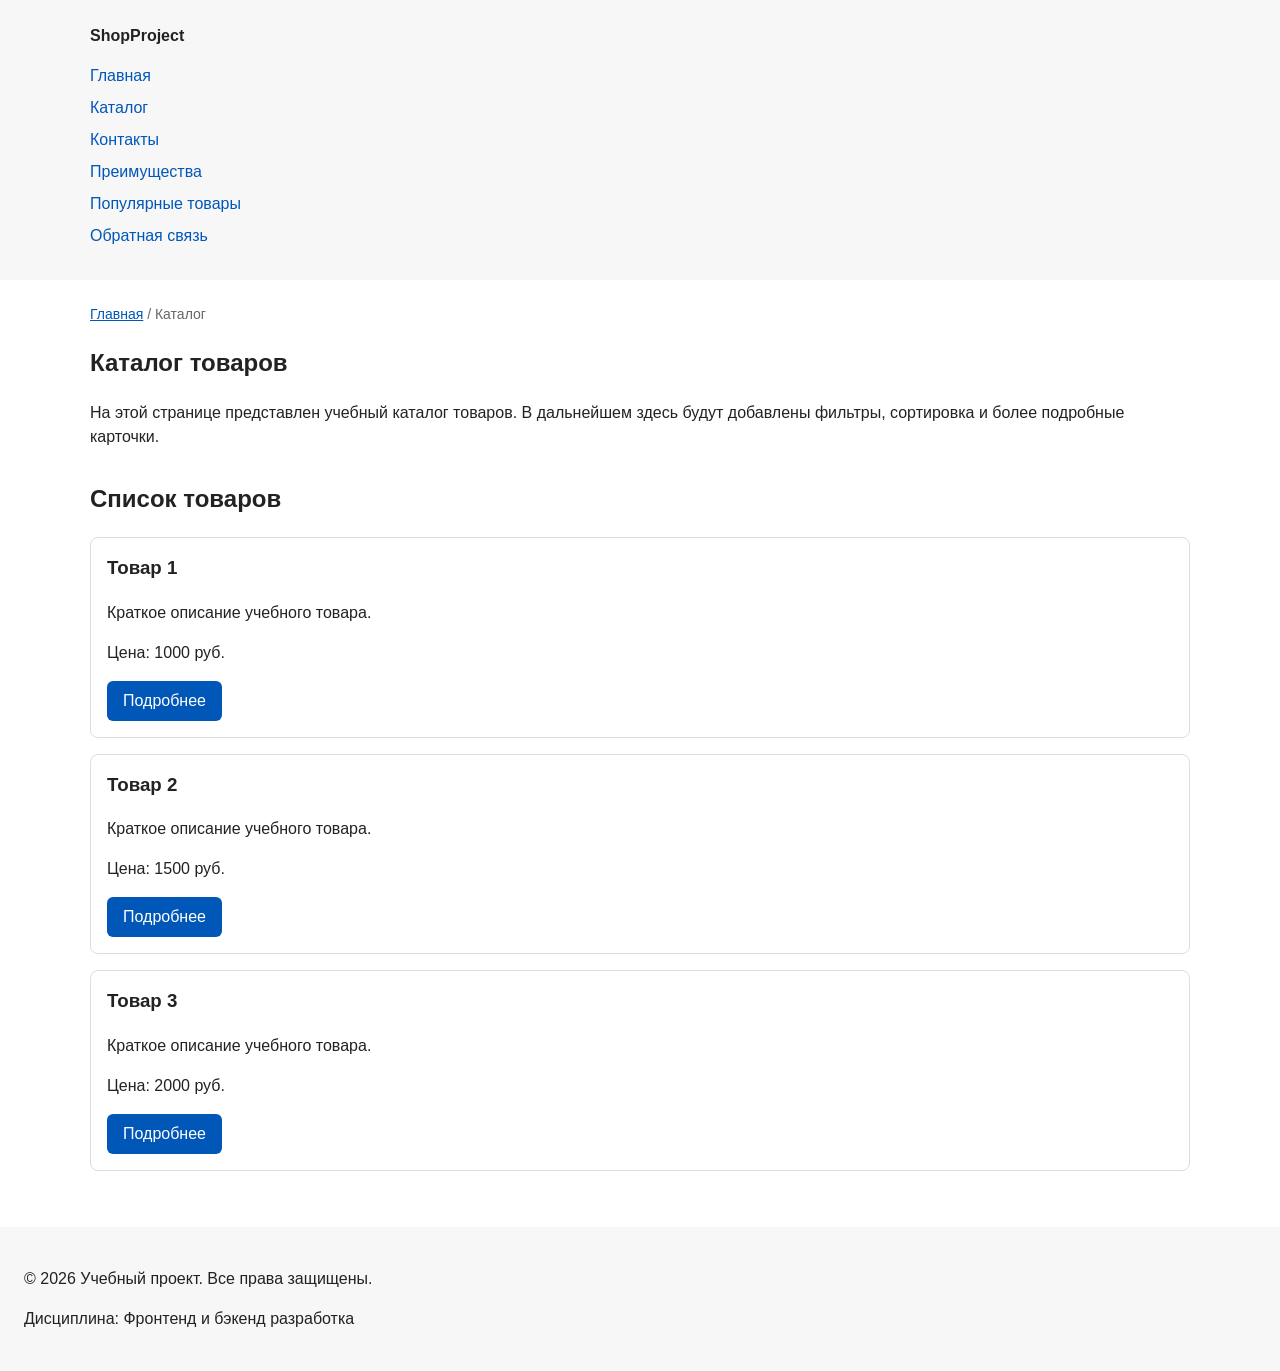
==== catalog.html @ 170eb6f3 "feat: add multi-page structure navigation and anchors" ====
<!DOCTYPE html>
<html lang="ru">
<head>
  <meta charset="UTF-8">
  <meta name="viewport" content="width=device-width, initial-scale=1.0">
  <meta name="description" content="Каталог товаров учебного интернет-магазина.">
  <title>Каталог товаров — Учебный интернет-магазин</title>
  <link rel="stylesheet" href="css/style.css">
</head>
<body>
  <header>
    <div class="site-header">
      <a class="site-logo" href="index.html">ShopProject</a>

      <nav class="site-nav" aria-label="Основная навигация">
        <ul class="site-nav__list">
          <li><a href="index.html">Главная</a></li>
          <li><a href="catalog.html">Каталог</a></li>
          <li><a href="contacts.html">Контакты</a></li>
          <li><a href="index.html#advantages">Преимущества</a></li>
          <li><a href="index.html#popular">Популярные товары</a></li>
          <li><a href="index.html#contacts">Обратная связь</a></li>
        </ul>
      </nav>
    </div>
  </header>

  <main>
    <nav class="breadcrumbs" aria-label="Хлебные крошки">
      <a href="index.html">Главная</a>
      <span>Каталог</span>
    </nav>

    <section class="section">
      <h1>Каталог товаров</h1>
      <p>
        На этой странице представлен учебный каталог товаров.
        В дальнейшем здесь будут добавлены фильтры, сортировка и более
        подробные карточки.
      </p>
    </section>

    <section class="section">
      <h2>Список товаров</h2>

      <article class="product-card">
        <h3>Товар 1</h3>
        <p>Краткое описание учебного товара.</p>
        <p>Цена: 1000 руб.</p>
        <a class="button" href="index.html#popular">Подробнее</a>
      </article>

      <article class="product-card">
        <h3>Товар 2</h3>
        <p>Краткое описание учебного товара.</p>
        <p>Цена: 1500 руб.</p>
        <a class="button" href="index.html#popular">Подробнее</a>
      </article>

      <article class="product-card">
        <h3>Товар 3</h3>
        <p>Краткое описание учебного товара.</p>
        <p>Цена: 2000 руб.</p>
        <a class="button" href="index.html#popular">Подробнее</a>
      </article>
    </section>
  </main>

  <footer>
    <p>&copy; 2026 Учебный проект. Все права защищены.</p>
    <p>Дисциплина: Фронтенд и бэкенд разработка</p>
  </footer>
</body>
</html>
---- css/style.css ----
/* ===============================
   1. Переменные проекта
   =============================== */

:root {
  /* Основные цвета проекта */
  --color-bg: #ffffff;
  --color-text: #222222;
  --color-muted: #666666;
  --color-primary: #0057b8;
  --color-primary-dark: #003f86;
  --color-border: #dddddd;
  --color-surface: #f7f7f7;
  --color-surface-accent: #eef5ff;
  --color-danger: #b00020;
  --color-success: #168a2f;
  --color-success-bg: #eefaf0;
  --color-white: #ffffff;

  /* Отступы */
  --space-xs: 4px;
  --space-sm: 8px;
  --space-md: 16px;
  --space-lg: 24px;
  --space-xl: 32px;

  /* Скругления */
  --radius-sm: 6px;
  --radius-md: 8px;
  --radius-lg: 12px;

  /* Размеры */
  --container-width: 1100px;
}

:target {
  outline: 2px dashed var(--color-primary);
  outline-offset: 4px;
}

/* ===============================
   2. Базовые стили
   =============================== */

* {
  box-sizing: border-box;
}

html {
  scroll-behavior: smooth;
}

body {
  margin: 0;
  font-family: Arial, sans-serif;
  line-height: 1.5;
  color: var(--color-text);
  background-color: var(--color-bg);
}

header,
main,
footer {
  padding: var(--space-lg);
}

header {
  background-color: var(--color-surface);
}

footer {
  background-color: var(--color-surface);
}

/* ===============================
   3. Общие элементы интерфейса
   =============================== */

a {
  color: var(--color-primary);
}

a:hover {
  color: var(--color-primary-dark);
}

a:focus-visible {
  outline: 2px solid var(--color-primary);
  outline-offset: 3px;
}

.button {
  display: inline-block;
  padding: var(--space-sm) var(--space-md);
  color: var(--color-white);
  background-color: var(--color-primary);
  text-decoration: none;
  border: none;
  border-radius: var(--radius-sm);
  cursor: pointer;
}

.button:hover {
  background-color: var(--color-primary-dark);
}

.button:focus-visible {
  outline: 2px solid var(--color-primary);
  outline-offset: 3px;
}

.button:disabled {
  opacity: 0.6;
  cursor: not-allowed;
}

.breadcrumbs {
  max-width: var(--container-width);
  margin: 0 auto var(--space-md);
  font-size: 14px;
  color: var(--color-muted);
}

.breadcrumbs a {
  color: var(--color-primary);
}

.breadcrumbs span::before {
  content: " / ";
  color: var(--color-muted);
}

/* ===============================
   4. Компоненты страницы
   =============================== */

.hero {
  max-width: var(--container-width);
  margin: 0 auto var(--space-xl);
  padding: var(--space-xl) var(--space-lg);
  background-color: var(--color-surface-accent);
  border-radius: var(--radius-lg);
}

.section {
  max-width: var(--container-width);
  margin: 0 auto var(--space-xl);
}

.section h2 {
  margin-top: 0;
}

.product-card {
  margin-bottom: var(--space-md);
  padding: var(--space-md);
  border: 1px solid var(--color-border);
  border-radius: var(--radius-md);
  background-color: var(--color-bg);
}

.product-card:hover {
  border-color: var(--color-primary);
}

.product-card h3 {
  margin-top: 0;
}

.aside-info {
  max-width: var(--container-width);
  margin: 0 auto var(--space-xl);
  padding: var(--space-md);
  border-left: 4px solid var(--color-primary);
  background-color: var(--color-surface);
}

/* ===============================
   5. Форма и модальное окно
   =============================== */

.order-dialog {
  width: min(100% - 32px, 560px);
  padding: var(--space-lg);
  border: none;
  border-radius: var(--radius-lg);
}

.order-dialog::backdrop {
  background-color: rgba(0, 0, 0, 0.5);
}

.form-field {
  margin-bottom: var(--space-md);
}

.form-field label {
  display: block;
  margin-bottom: var(--space-xs);
}

.form-field input,
.form-field select,
.form-field textarea {
  width: 100%;
  padding: 10px 12px;
  border: 1px solid var(--color-border);
  border-radius: var(--radius-sm);
  font: inherit;
}

.form-field input[type="checkbox"] {
  width: auto;
}

.form-field small {
  display: block;
  margin-top: var(--space-xs);
  color: var(--color-muted);
}

.form-field input:hover,
.form-field select:hover,
.form-field textarea:hover {
  border-color: var(--color-primary);
}

.form-field input:focus-visible,
.form-field select:focus-visible,
.form-field textarea:focus-visible,
.form-actions button:focus-visible {
  outline: 2px solid var(--color-primary);
  outline-offset: 3px;
}

[aria-invalid="true"] {
  border-color: var(--color-danger);
}

.success-message {
  max-width: var(--container-width);
  margin: var(--space-lg) auto;
  padding: var(--space-md);
  border-left: 4px solid var(--color-success);
  background-color: var(--color-success-bg);
}

/* ===============================
   =============================== */

/*
  Ограничиваем ширину содержимого шапки,
  чтобы оно не растягивалось слишком сильно на широких экранах.
*/
.site-header {
  max-width: 1100px;
  margin: 0 auto;
}

/*
  Оформляем текстовый логотип.
*/
.site-logo {
  font-weight: bold;
  text-decoration: none;
  color: #222222;
}

/*
  Убираем стандартные отступы и маркеры списка навигации.
*/
.site-nav__list {
  padding: 0;
  margin: 16px 0 0;
  list-style: none;
}

/*
  Добавляем расстояние между пунктами меню.
*/
.site-nav__list li {
  margin-bottom: 8px;
}

/*
  Оформляем ссылки меню.
*/
.site-nav__list a {
  color: #0057b8;
  text-decoration: none;
}

/*
  При наведении мыши подчёркиваем ссылку.
  Подробно состояния интерфейса будут рассмотрены в практической работе 1.7.
*/
.site-nav__list a:hover {
  text-decoration: underline;
}

/*
  Кнопки формы.
*/
.form-actions {
  display: flex;
  gap: 12px;
  margin-top: 20px;
}
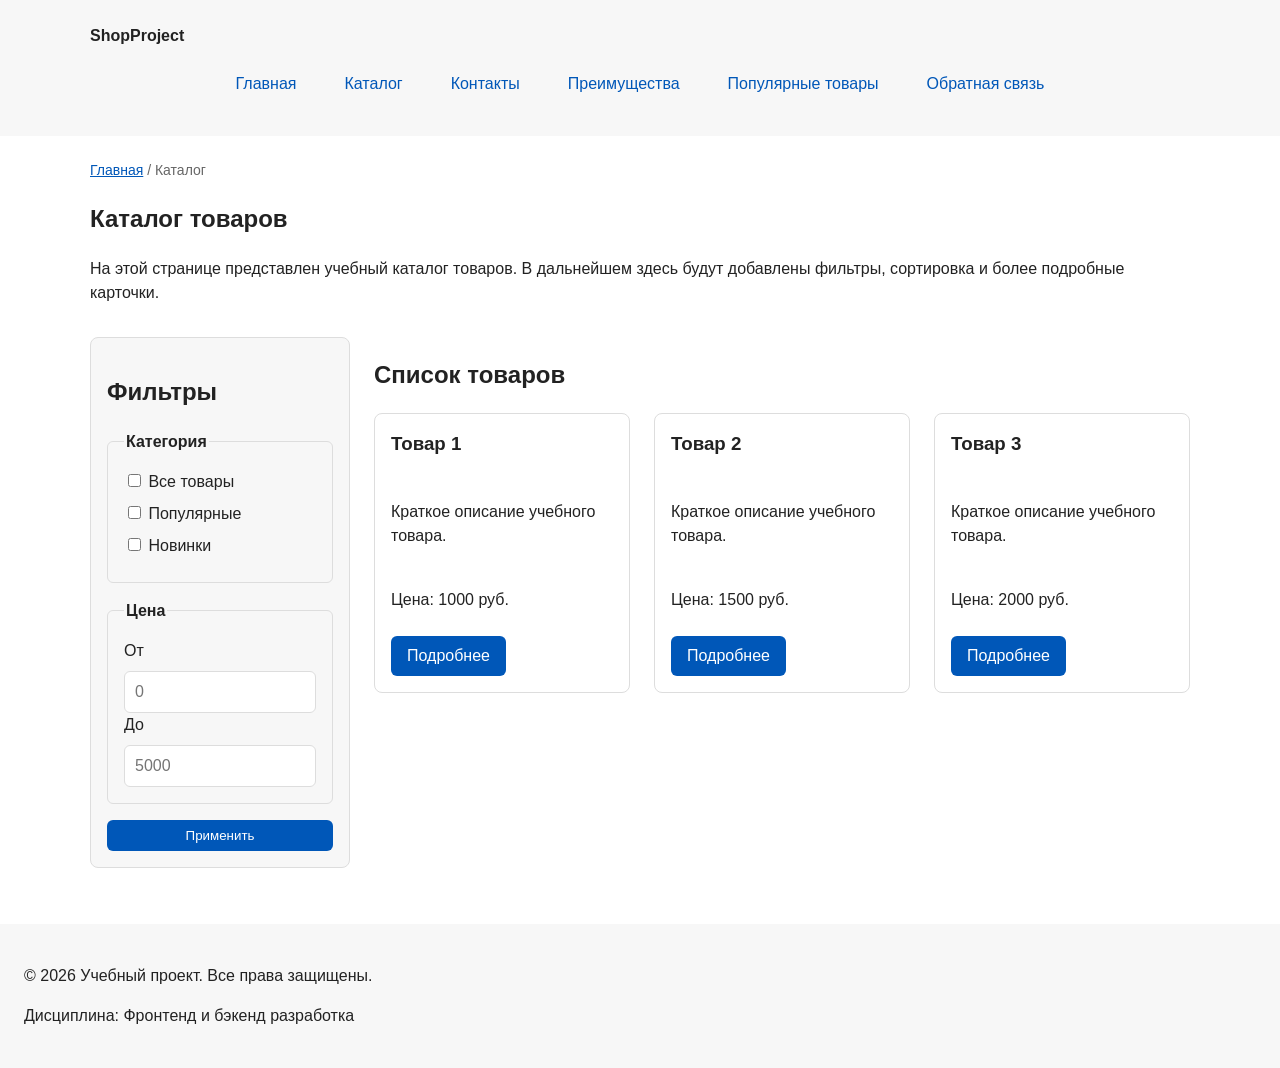
==== commit 702116fb: "feat: add flex navigation and grid catalog layout" ====
--- a/catalog.html
+++ b/catalog.html
@@ -39,31 +39,72 @@
         подробные карточки.
       </p>
     </section>
+	
+	<section class="catalog-layout">
+	  <aside class="catalog-filters">
+		<h2>Фильтры</h2>
 
-    <section class="section">
-      <h2>Список товаров</h2>
+		<form class="filters-form" action="#" method="get">
+		  <fieldset>
+			<legend>Категория</legend>
 
-      <article class="product-card">
-        <h3>Товар 1</h3>
-        <p>Краткое описание учебного товара.</p>
-        <p>Цена: 1000 руб.</p>
-        <a class="button" href="index.html#popular">Подробнее</a>
-      </article>
+			<label>
+			  <input type="checkbox" name="category" value="all">
+			  Все товары
+			</label>
 
-      <article class="product-card">
-        <h3>Товар 2</h3>
-        <p>Краткое описание учебного товара.</p>
-        <p>Цена: 1500 руб.</p>
-        <a class="button" href="index.html#popular">Подробнее</a>
-      </article>
+			<label>
+			  <input type="checkbox" name="category" value="popular">
+			  Популярные
+			</label>
 
-      <article class="product-card">
-        <h3>Товар 3</h3>
-        <p>Краткое описание учебного товара.</p>
-        <p>Цена: 2000 руб.</p>
-        <a class="button" href="index.html#popular">Подробнее</a>
-      </article>
-    </section>
+			<label>
+			  <input type="checkbox" name="category" value="new">
+			  Новинки
+			</label>
+		  </fieldset>
+
+		  <fieldset>
+			<legend>Цена</legend>
+
+			<label for="price-from">От</label>
+			<input id="price-from" name="price-from" type="number" min="0" placeholder="0">
+
+			<label for="price-to">До</label>
+			<input id="price-to" name="price-to" type="number" min="0" placeholder="5000">
+		  </fieldset>
+
+		  <button class="button" type="submit">Применить</button>
+		</form>
+	  </aside>
+
+	  <section class="catalog-products">
+		<h2>Список товаров</h2>
+
+		<div class="products-grid">
+		  <article class="product-card">
+			<h3>Товар 1</h3>
+			<p>Краткое описание учебного товара.</p>
+			<p>Цена: 1000 руб.</p>
+			<a class="button" href="index.html#popular">Подробнее</a>
+		  </article>
+
+		  <article class="product-card">
+			<h3>Товар 2</h3>
+			<p>Краткое описание учебного товара.</p>
+			<p>Цена: 1500 руб.</p>
+			<a class="button" href="index.html#popular">Подробнее</a>
+		  </article>
+
+		  <article class="product-card">
+			<h3>Товар 3</h3>
+			<p>Краткое описание учебного товара.</p>
+			<p>Цена: 2000 руб.</p>
+			<a class="button" href="index.html#popular">Подробнее</a>
+		  </article>
+		</div>
+	  </section>
+	</section>
   </main>
 
   <footer>
--- a/css/style.css
+++ b/css/style.css
@@ -153,13 +153,21 @@
 }
 
 .product-card {
-  margin-bottom: var(--space-md);
+  display: flex;
+  flex-direction: column;
+  gap: var(--space-sm);
+  margin-bottom: 0;
   padding: var(--space-md);
   border: 1px solid var(--color-border);
   border-radius: var(--radius-md);
   background-color: var(--color-bg);
 }
 
+.product-card .button {
+  margin-top: auto;
+  align-self: flex-start;
+}
+
 .product-card:hover {
   border-color: var(--color-primary);
 }
@@ -168,12 +176,68 @@
   margin-top: 0;
 }
 
+.products-grid {
+  display: grid;
+  grid-template-columns: repeat(3, 1fr);
+  gap: var(--space-lg);
+}
+
+.catalog-layout {
+  max-width: var(--container-width);
+  margin: 0 auto var(--space-xl);
+  display: grid;
+  grid-template-columns: 260px 1fr;
+  grid-template-areas: "filters products";
+  gap: var(--space-lg);
+}
+
+.catalog-filters {
+  grid-area: filters;
+  padding: var(--space-md);
+  border: 1px solid var(--color-border);
+  border-radius: var(--radius-md);
+  background-color: var(--color-surface);
+}
+
+.catalog-products {
+  grid-area: products;
+}
+
 .aside-info {
   max-width: var(--container-width);
   margin: 0 auto var(--space-xl);
   padding: var(--space-md);
   border-left: 4px solid var(--color-primary);
   background-color: var(--color-surface);
+}
+
+.filters-form {
+  display: grid;
+  gap: var(--space-md);
+}
+
+.filters-form fieldset {
+  margin: 0;
+  padding: var(--space-md);
+  border: 1px solid var(--color-border);
+  border-radius: var(--radius-sm);
+}
+
+.filters-form legend {
+  font-weight: 700;
+}
+
+.filters-form label {
+  display: block;
+  margin-bottom: var(--space-sm);
+}
+
+.filters-form input[type="number"] {
+  width: 100%;
+  padding: 8px 10px;
+  border: 1px solid var(--color-border);
+  border-radius: var(--radius-sm);
+  font: inherit;
 }
 
 /* ===============================
@@ -234,6 +298,12 @@
   outline-offset: 3px;
 }
 
+.form-actions {
+  display: flex;
+  gap: 12px;
+  margin-top: 20px;
+}
+
 [aria-invalid="true"] {
   border-color: var(--color-danger);
 }
@@ -249,61 +319,41 @@
 /* ===============================
    =============================== */
 
-/*
-  Ограничиваем ширину содержимого шапки,
-  чтобы оно не растягивалось слишком сильно на широких экранах.
-*/
 .site-header {
   max-width: 1100px;
   margin: 0 auto;
 }
 
-/*
-  Оформляем текстовый логотип.
-*/
 .site-logo {
   font-weight: bold;
   text-decoration: none;
   color: #222222;
 }
 
-/*
-  Убираем стандартные отступы и маркеры списка навигации.
-*/
 .site-nav__list {
+  display: flex;
+  flex-wrap: wrap;
+  justify-content: center;
+  align-items: center;
+  gap: var(--space-md);
   padding: 0;
-  margin: 16px 0 0;
+  margin: var(--space-md) 0 0;
   list-style: none;
 }
 
-/*
-  Добавляем расстояние между пунктами меню.
-*/
 .site-nav__list li {
   margin-bottom: 8px;
 }
 
-/*
-  Оформляем ссылки меню.
-*/
 .site-nav__list a {
-  color: #0057b8;
+  display: inline-block;
+  padding: var(--space-sm) var(--space-md);
+  color: var(--color-primary);
   text-decoration: none;
-}
-
-/*
-  При наведении мыши подчёркиваем ссылку.
-  Подробно состояния интерфейса будут рассмотрены в практической работе 1.7.
-*/
+  border-radius: var(--radius-sm);
+}
+
 .site-nav__list a:hover {
-  text-decoration: underline;
-}
-
-/*
-  Кнопки формы.
-*/
-.form-actions {
-  display: flex;
-  gap: 12px;
-  margin-top: 20px;
+  color: var(--color-white);
+  background-color: var(--color-primary);
 }
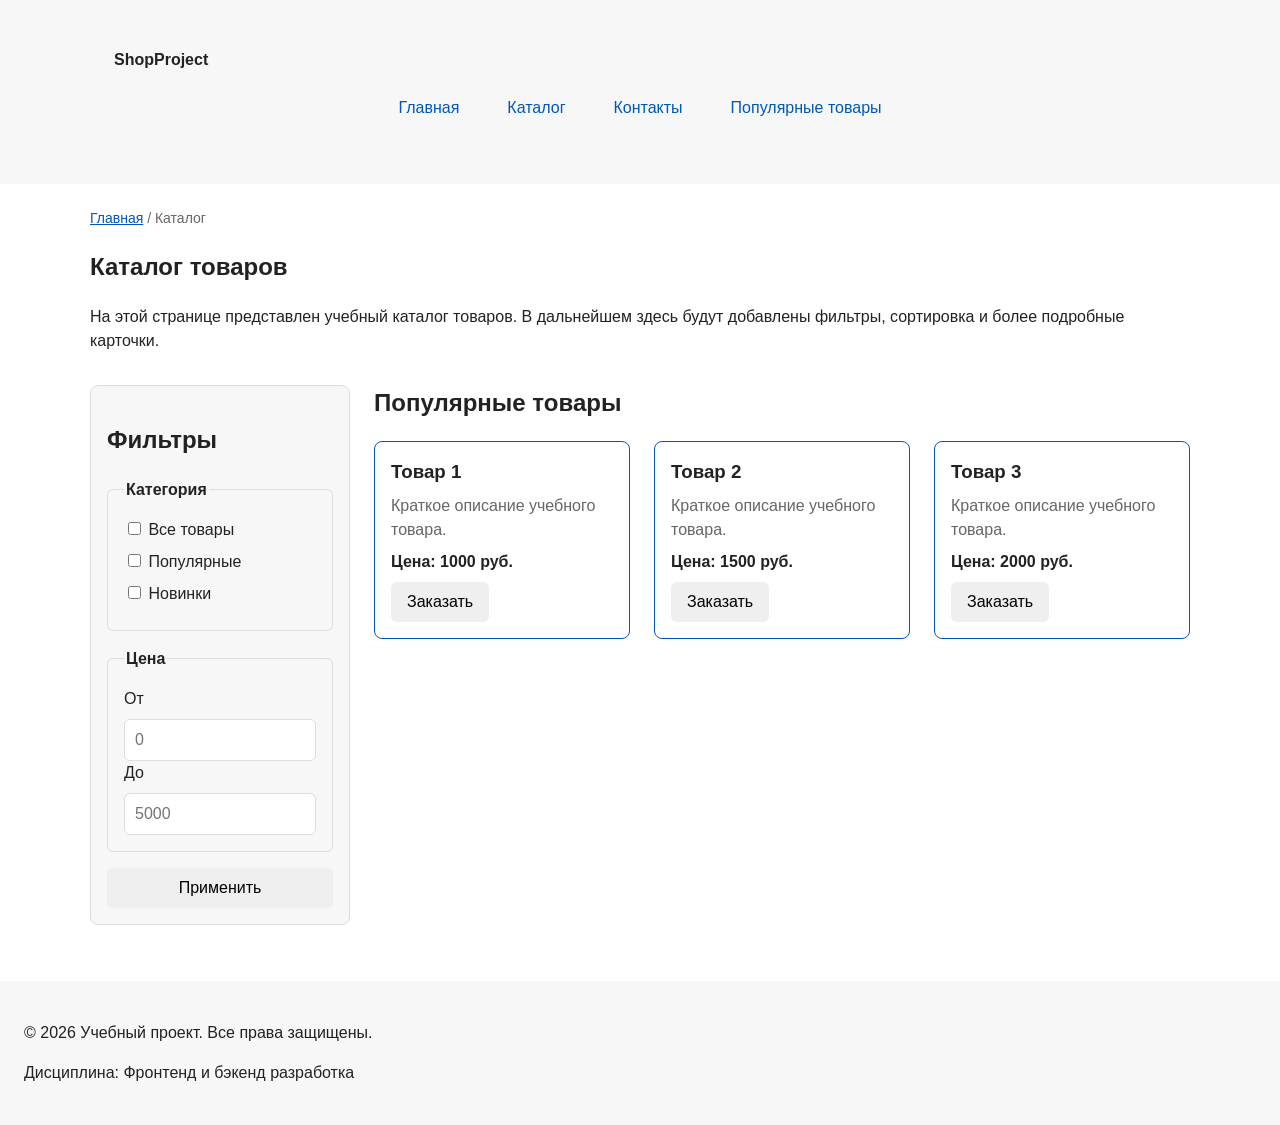
==== commit 546edf68: "refactor: apply BEM naming to CSS classes" ====
--- a/catalog.html
+++ b/catalog.html
@@ -8,28 +8,37 @@
   <link rel="stylesheet" href="css/style.css">
 </head>
 <body>
-  <header>
-    <div class="site-header">
-      <a class="site-logo" href="index.html">ShopProject</a>
-
-      <nav class="site-nav" aria-label="Основная навигация">
-        <ul class="site-nav__list">
-          <li><a href="index.html">Главная</a></li>
-          <li><a href="catalog.html">Каталог</a></li>
-          <li><a href="contacts.html">Контакты</a></li>
-          <li><a href="index.html#advantages">Преимущества</a></li>
-          <li><a href="index.html#popular">Популярные товары</a></li>
-          <li><a href="index.html#contacts">Обратная связь</a></li>
-        </ul>
-      </nav>
-    </div>
-  </header>
+  <header class="site-header">
+		<div class="site-header__inner">
+		<a class="site-header__logo" href="index.html">ShopProject</a>
+			<nav class="site-nav" aria-label="Основная навигация">
+				<ul class="site-nav__list">
+					<li class="site-nav__item">
+						<a class="site-nav__link" href="index.html">
+						Главная
+						</a>
+					</li>
+					<li class="site-nav__item">
+						<a class="site-nav__link" href="catalog.html">Каталог</a>
+					</li>
+					<li class="site-nav__item">
+						<a class="site-nav__link" href="contacts.html">Контакты</a>
+					</li>
+					<li class="site-nav__item">
+						<a class="site-nav__link" href="index.html#popular">
+						Популярные товары
+						</a>
+					</li>
+				</ul>
+			</nav>
+		</div>
+	</header>
 
   <main>
     <nav class="breadcrumbs" aria-label="Хлебные крошки">
-      <a href="index.html">Главная</a>
-      <span>Каталог</span>
-    </nav>
+	  <a class="breadcrumbs__link" href="index.html">Главная</a>
+	  <span class="breadcrumbs__current">Каталог</span>
+	</nav>
 
     <section class="section">
       <h1>Каталог товаров</h1>
@@ -78,33 +87,50 @@
 		</form>
 	  </aside>
 
-	  <section class="catalog-products">
-		<h2>Список товаров</h2>
+	  <section class="section" id="popular">
+			<h2>Популярные товары</h2>
+			
+			<div class="products-grid">
+				<article class="product-card product-card--featured">
+				  <h3 class="product-card__title">Товар 1</h3>
+				  <p class="product-card__description">Краткое описание учебного товара.</p>
+				  <p class="product-card__price">Цена: 1000 руб.</p>
+				  <button
+					class="button product-card__button"
+					type="button"
+					data-product="Товар 1"
+				  >
+					Заказать
+				  </button>
+				</article>
 
-		<div class="products-grid">
-		  <article class="product-card">
-			<h3>Товар 1</h3>
-			<p>Краткое описание учебного товара.</p>
-			<p>Цена: 1000 руб.</p>
-			<a class="button" href="index.html#popular">Подробнее</a>
-		  </article>
+				<article class="product-card product-card--featured">
+				  <h3 class="product-card__title">Товар 2</h3>
+				  <p class="product-card__description">Краткое описание учебного товара.</p>
+				  <p class="product-card__price">Цена: 1500 руб.</p>
+				  <button
+					class="button product-card__button"
+					type="button"
+					data-product="Товар 2"
+				  >
+					Заказать
+				  </button>
+				</article>
 
-		  <article class="product-card">
-			<h3>Товар 2</h3>
-			<p>Краткое описание учебного товара.</p>
-			<p>Цена: 1500 руб.</p>
-			<a class="button" href="index.html#popular">Подробнее</a>
-		  </article>
-
-		  <article class="product-card">
-			<h3>Товар 3</h3>
-			<p>Краткое описание учебного товара.</p>
-			<p>Цена: 2000 руб.</p>
-			<a class="button" href="index.html#popular">Подробнее</a>
-		  </article>
-		</div>
-	  </section>
-	</section>
+				<article class="product-card product-card--featured">
+				  <h3 class="product-card__title">Товар 3</h3>
+				  <p class="product-card__description">Краткое описание учебного товара.</p>
+				  <p class="product-card__price">Цена: 2000 руб.</p>
+				  <button
+					class="button product-card__button"
+					type="button"
+					data-product="Товар 3"
+				  >
+					Заказать
+				  </button>
+				</article>
+			</div>
+		</section>
   </main>
 
   <footer>
--- a/css/style.css
+++ b/css/style.css
@@ -93,16 +93,31 @@
 .button {
   display: inline-block;
   padding: var(--space-sm) var(--space-md);
+  border: none;
+  border-radius: var(--radius-sm);
+  font: inherit;
+  text-decoration: none;
+  cursor: pointer;
+}
+
+.button--primary {
   color: var(--color-white);
   background-color: var(--color-primary);
-  text-decoration: none;
-  border: none;
-  border-radius: var(--radius-sm);
-  cursor: pointer;
-}
-
-.button:hover {
+}
+
+.button--primary:hover {
   background-color: var(--color-primary-dark);
+}
+
+.button--secondary {
+  color: var(--color-primary);
+  background-color: transparent;
+  border: 1px solid var(--color-primary);
+}
+
+.button--secondary:hover {
+  color: var(--color-white);
+  background-color: var(--color-primary);
 }
 
 .button:focus-visible {
@@ -110,7 +125,8 @@
   outline-offset: 3px;
 }
 
-.button:disabled {
+.button:disabled,
+.button--disabled {
   opacity: 0.6;
   cursor: not-allowed;
 }
@@ -122,11 +138,11 @@
   color: var(--color-muted);
 }
 
-.breadcrumbs a {
+.breadcrumbs__link {
   color: var(--color-primary);
 }
 
-.breadcrumbs span::before {
+.breadcrumbs__current::before {
   content: " / ";
   color: var(--color-muted);
 }
@@ -134,6 +150,73 @@
 /* ===============================
    4. Компоненты страницы
    =============================== */
+
+.site-header {
+  background-color: var(--color-surface);
+}
+
+.site-header__inner {
+  max-width: var(--container-width);
+  margin: 0 auto;
+  padding: var(--space-lg);
+}
+
+.site-header__logo {
+  font-weight: 700;
+  color: var(--color-text);
+  text-decoration: none;
+}
+
+.site-nav__list {
+  display: flex;
+  flex-wrap: wrap;
+  justify-content: center;
+  align-items: center;
+  gap: var(--space-md);
+  padding: 0;
+  margin: var(--space-md) 0 0;
+  list-style: none;
+}
+
+.site-nav__link {
+  display: inline-block;
+  padding: var(--space-sm) var(--space-md);
+  color: var(--color-primary);
+  text-decoration: none;
+  border-radius: var(--radius-sm);
+}
+
+.site-nav__link:hover {
+  color: var(--color-white);
+  background-color: var(--color-primary);
+}
+
+.site-nav__link:focus-visible {
+  outline: 2px solid var(--color-primary);
+  outline-offset: 3px;
+}
+
+.site-nav__link--active {
+  color: var(--color-white);
+  background-color: var(--color-primary);
+}
+
+.site-nav__list li {
+  margin-bottom: 8px;
+}
+
+.site-nav__list a {
+  display: inline-block;
+  padding: var(--space-sm) var(--space-md);
+  color: var(--color-primary);
+  text-decoration: none;
+  border-radius: var(--radius-sm);
+}
+
+.site-nav__list a:hover {
+  color: var(--color-white);
+  background-color: var(--color-primary);
+}
 
 .hero {
   max-width: var(--container-width);
@@ -150,6 +233,143 @@
 
 .section h2 {
   margin-top: 0;
+}
+
+.catalog-layout {
+  max-width: var(--container-width);
+  margin: 0 auto var(--space-xl);
+  display: grid;
+  grid-template-columns: 260px 1fr;
+  grid-template-areas: "filters products";
+  gap: var(--space-lg);
+}
+
+.catalog-filters {
+  grid-area: filters;
+  padding: var(--space-md);
+  border: 1px solid var(--color-border);
+  border-radius: var(--radius-md);
+  background-color: var(--color-surface);
+}
+
+.catalog-products {
+  grid-area: products;
+}
+
+.aside-info {
+  max-width: var(--container-width);
+  margin: 0 auto var(--space-xl);
+  padding: var(--space-md);
+  border-left: 4px solid var(--color-primary);
+  background-color: var(--color-surface);
+}
+
+.filters-form {
+  display: grid;
+  gap: var(--space-md);
+}
+
+.filters-form fieldset {
+  margin: 0;
+  padding: var(--space-md);
+  border: 1px solid var(--color-border);
+  border-radius: var(--radius-sm);
+}
+
+.filters-form legend {
+  font-weight: 700;
+}
+
+.filters-form label {
+  display: block;
+  margin-bottom: var(--space-sm);
+}
+
+.filters-form input[type="number"] {
+  width: 100%;
+  padding: 8px 10px;
+  border: 1px solid var(--color-border);
+  border-radius: var(--radius-sm);
+  font: inherit;
+}
+
+/* ===============================
+   5. Форма и модальное окно
+   =============================== */
+
+.order-dialog {
+  width: min(100% - 32px, 560px);
+  padding: var(--space-lg);
+  border: none;
+  border-radius: var(--radius-lg);
+}
+
+.order-dialog::backdrop {
+  background-color: rgba(0, 0, 0, 0.5);
+}
+
+.order-dialog__title {
+  margin-top: 0;
+}
+
+.order-form__field {
+  margin-bottom: var(--space-md);
+}
+
+.order-form__label {
+  display: block;
+  margin-bottom: var(--space-xs);
+}
+
+.order-form__input,
+.order-form__select,
+.order-form__textarea {
+  width: 100%;
+  padding: 10px 12px;
+  border: 1px solid var(--color-border);
+  border-radius: var(--radius-sm);
+  font: inherit;
+}
+
+.order-form__input:hover,
+.order-form__select:hover,
+.order-form__textarea:hover {
+  border-color: var(--color-primary);
+}
+
+.order-form__input:focus-visible,
+.order-form__select:focus-visible,
+.order-form__textarea:focus-visible {
+  outline: 2px solid var(--color-primary);
+  outline-offset: 3px;
+}
+
+.order-form__actions {
+  display: flex;
+  gap: var(--space-md);
+  margin-top: var(--space-lg);
+}
+
+[aria-invalid="true"] {
+  border-color: var(--color-danger);
+}
+
+.success-message {
+  max-width: var(--container-width);
+  margin: var(--space-lg) auto;
+  padding: var(--space-md);
+  border-left: 4px solid var(--color-success);
+  background-color: var(--color-success-bg);
+}
+
+/* ===============================
+   6. Product
+   =============================== */
+
+.products-grid {
+  display: grid;
+  grid-template-columns: repeat(3, 1fr);
+  gap: var(--space-lg);
 }
 
 .product-card {
@@ -163,197 +383,44 @@
   background-color: var(--color-bg);
 }
 
-.product-card .button {
+.product-card:hover {
+  border-color: var(--color-primary);
+}
+
+.product-card--featured {
+  border-color: var(--color-primary);
+}
+
+.product-card--discount {
+  border-color: var(--color-danger);
+}
+
+.product-card__title {
+  margin: 0;
+  color: var(--color-text);
+}
+
+.product-card__description {
+  margin: 0;
+  color: var(--color-muted);
+}
+
+.product-card__price {
+  margin: 0;
+  font-weight: 700;
+}
+
+.product-card--discount .product-card__price {
+  color: var(--color-danger);
+}
+
+.product-card__button {
   margin-top: auto;
   align-self: flex-start;
 }
 
-.product-card:hover {
-  border-color: var(--color-primary);
-}
-
 .product-card h3 {
   margin-top: 0;
 }
-
-.products-grid {
-  display: grid;
-  grid-template-columns: repeat(3, 1fr);
-  gap: var(--space-lg);
-}
-
-.catalog-layout {
-  max-width: var(--container-width);
-  margin: 0 auto var(--space-xl);
-  display: grid;
-  grid-template-columns: 260px 1fr;
-  grid-template-areas: "filters products";
-  gap: var(--space-lg);
-}
-
-.catalog-filters {
-  grid-area: filters;
-  padding: var(--space-md);
-  border: 1px solid var(--color-border);
-  border-radius: var(--radius-md);
-  background-color: var(--color-surface);
-}
-
-.catalog-products {
-  grid-area: products;
-}
-
-.aside-info {
-  max-width: var(--container-width);
-  margin: 0 auto var(--space-xl);
-  padding: var(--space-md);
-  border-left: 4px solid var(--color-primary);
-  background-color: var(--color-surface);
-}
-
-.filters-form {
-  display: grid;
-  gap: var(--space-md);
-}
-
-.filters-form fieldset {
-  margin: 0;
-  padding: var(--space-md);
-  border: 1px solid var(--color-border);
-  border-radius: var(--radius-sm);
-}
-
-.filters-form legend {
-  font-weight: 700;
-}
-
-.filters-form label {
-  display: block;
-  margin-bottom: var(--space-sm);
-}
-
-.filters-form input[type="number"] {
-  width: 100%;
-  padding: 8px 10px;
-  border: 1px solid var(--color-border);
-  border-radius: var(--radius-sm);
-  font: inherit;
-}
-
-/* ===============================
-   5. Форма и модальное окно
-   =============================== */
-
-.order-dialog {
-  width: min(100% - 32px, 560px);
-  padding: var(--space-lg);
-  border: none;
-  border-radius: var(--radius-lg);
-}
-
-.order-dialog::backdrop {
-  background-color: rgba(0, 0, 0, 0.5);
-}
-
-.form-field {
-  margin-bottom: var(--space-md);
-}
-
-.form-field label {
-  display: block;
-  margin-bottom: var(--space-xs);
-}
-
-.form-field input,
-.form-field select,
-.form-field textarea {
-  width: 100%;
-  padding: 10px 12px;
-  border: 1px solid var(--color-border);
-  border-radius: var(--radius-sm);
-  font: inherit;
-}
-
-.form-field input[type="checkbox"] {
-  width: auto;
-}
-
-.form-field small {
-  display: block;
-  margin-top: var(--space-xs);
-  color: var(--color-muted);
-}
-
-.form-field input:hover,
-.form-field select:hover,
-.form-field textarea:hover {
-  border-color: var(--color-primary);
-}
-
-.form-field input:focus-visible,
-.form-field select:focus-visible,
-.form-field textarea:focus-visible,
-.form-actions button:focus-visible {
-  outline: 2px solid var(--color-primary);
-  outline-offset: 3px;
-}
-
-.form-actions {
-  display: flex;
-  gap: 12px;
-  margin-top: 20px;
-}
-
-[aria-invalid="true"] {
-  border-color: var(--color-danger);
-}
-
-.success-message {
-  max-width: var(--container-width);
-  margin: var(--space-lg) auto;
-  padding: var(--space-md);
-  border-left: 4px solid var(--color-success);
-  background-color: var(--color-success-bg);
-}
-
-/* ===============================
-   =============================== */
-
-.site-header {
-  max-width: 1100px;
-  margin: 0 auto;
-}
-
-.site-logo {
-  font-weight: bold;
-  text-decoration: none;
-  color: #222222;
-}
-
-.site-nav__list {
-  display: flex;
-  flex-wrap: wrap;
-  justify-content: center;
-  align-items: center;
-  gap: var(--space-md);
-  padding: 0;
-  margin: var(--space-md) 0 0;
-  list-style: none;
-}
-
-.site-nav__list li {
-  margin-bottom: 8px;
-}
-
-.site-nav__list a {
-  display: inline-block;
-  padding: var(--space-sm) var(--space-md);
-  color: var(--color-primary);
-  text-decoration: none;
-  border-radius: var(--radius-sm);
-}
-
-.site-nav__list a:hover {
-  color: var(--color-white);
-  background-color: var(--color-primary);
-}+/* ===============================
+   =============================== */
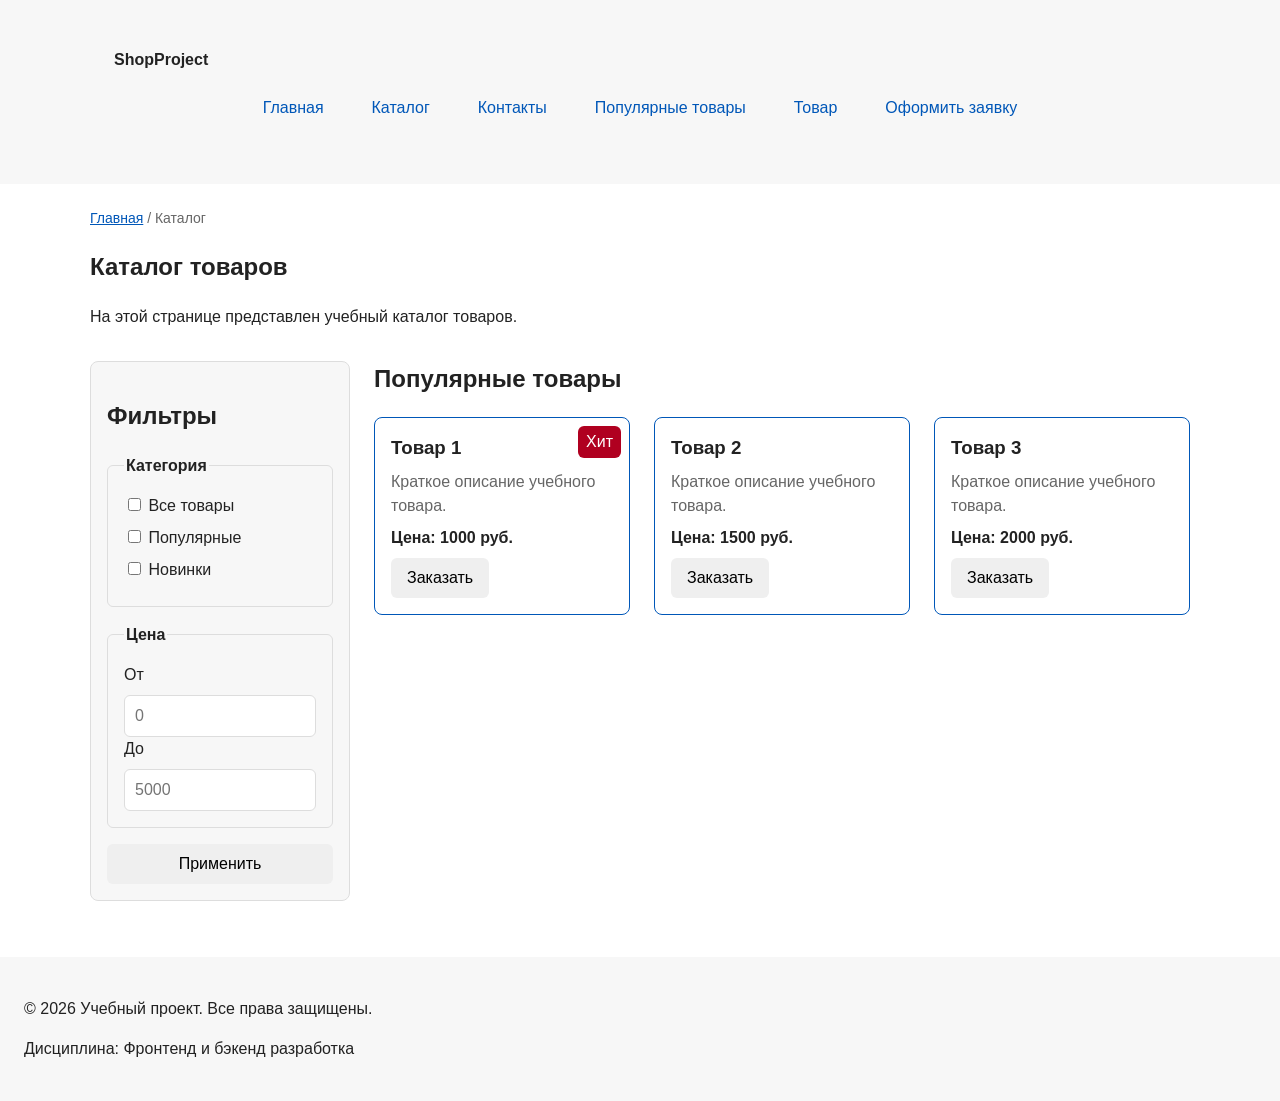
==== commit ea89cf14: "fix: prepare HTML CSS project for submission" ====
--- a/catalog.html
+++ b/catalog.html
@@ -6,6 +6,7 @@
   <meta name="description" content="Каталог товаров учебного интернет-магазина.">
   <title>Каталог товаров — Учебный интернет-магазин</title>
   <link rel="stylesheet" href="css/style.css">
+  <script src="js/main.js" defer></script>
 </head>
 <body>
   <header class="site-header">
@@ -29,6 +30,17 @@
 						Популярные товары
 						</a>
 					</li>
+					<li class="site-nav__item">
+					  <a class="site-nav__link" href="product.html">
+						Товар
+					  </a>
+					</li>
+
+					<li class="site-nav__item">
+					  <a class="site-nav__link" href="order.html">
+						Оформить заявку
+					  </a>
+					</li>
 				</ul>
 			</nav>
 		</div>
@@ -44,8 +56,6 @@
       <h1>Каталог товаров</h1>
       <p>
         На этой странице представлен учебный каталог товаров.
-        В дальнейшем здесь будут добавлены фильтры, сортировка и более
-        подробные карточки.
       </p>
     </section>
 	
@@ -92,6 +102,7 @@
 			
 			<div class="products-grid">
 				<article class="product-card product-card--featured">
+				  <span class="product-card__badge">Хит</span>
 				  <h3 class="product-card__title">Товар 1</h3>
 				  <p class="product-card__description">Краткое описание учебного товара.</p>
 				  <p class="product-card__price">Цена: 1000 руб.</p>
@@ -137,5 +148,108 @@
     <p>&copy; 2026 Учебный проект. Все права защищены.</p>
     <p>Дисциплина: Фронтенд и бэкенд разработка</p>
   </footer>
+  <dialog class="order-dialog" id="order-dialog" aria-labelledby="order-dialog-title">
+		<h2 class="order-dialog__title" id="order-dialog-title">Оформление заявки</h2>
+
+		<form class="order-form" id="order-form" action="#" method="post" novalidate>
+		
+			<input id="selected-product" name="selected-product" type="hidden">
+
+		  <div class="form-field">
+			<label for="order-topic">Тема заявки</label>
+			<select id="order-topic" name="topic" required>
+				  <option value="">Выберите тему</option>
+				  <option value="product">Заказ товара</option>
+				  <option value="consultation">Консультация</option>
+				  <option value="delivery">Доставка</option>
+			</select>
+		  </div>
+		
+		  <div class="order-form__field">
+			<label class="order-form__label" for="order-name">Имя</label>
+			<input
+			  class="order-form__input"
+			  id="order-name"
+			  name="name"
+			  type="text"
+			  required
+			>
+		  </div>
+
+		  <div class="order-form__field">
+			<label class="order-form__label" for="order-email">E-mail</label>
+			<input
+			  class="order-form__input"
+			  id="order-email"
+			  name="email"
+			  type="email"
+			  required
+			>
+		  </div>
+				
+
+		  <div class="order-form__field">
+			<label class="order-form__label" for="order-phone">Телефон</label>
+			<input
+			class="order-form__input"
+			id="order-phone"
+			name="phone"
+			type="tel"
+			inputmode="tel"
+			placeholder="+7 (900) 000-00-00"
+			pattern="^\+7 \(\d{3}\) \d{3}-\d{2}-\d{2}$"
+			required
+			>
+			<small>Формат: +7 (900) 000-00-00</small>
+		  </div>
+
+		  <div class="order-form__field">
+			<label class="order-form__label" for="order-comment">Комментарий</label>
+			<textarea
+				class="order-form__input"	
+				id="order-comment"
+				name="comment"
+				rows="4"
+				placeholder="Укажите дополнительную информацию"
+			></textarea>
+		  </div>
+
+		  <div class="order-form__field">
+			<label class="order-form__label" for="order-date">Дата связи</label>
+			<input
+				class="order-form__input"	
+				id="order-date"
+				name="date"
+				type="date"
+			>
+		  </div>
+		  
+			<div class="order-form__field">
+				<label class="order-form__label">
+				<input
+				type="checkbox"
+				id="order-consent"
+				name="consent"
+				required
+				>
+				Согласен на обработку персональных данных
+				</label>
+			</div>
+
+		  <div class="order-form__actions">
+			<button class="button button--secondary" type="button" id="close-order-dialog">
+			  Закрыть
+			</button>
+			<button class="button button--primary" type="submit">
+			  Отправить заявку
+			</button>
+		  </div>
+		  
+		</form>
+	</dialog>
+
+	<p class="success-message" id="success-message" hidden>
+	Форма успешно отправлена!
+	</p>
 </body>
 </html>
--- a/css/style.css
+++ b/css/style.css
@@ -246,9 +246,16 @@
 
 .catalog-filters {
   grid-area: filters;
+  
+  position: sticky;
+  
+  top: var(--space-md);
   padding: var(--space-md);
+  align-self: start;
+  
   border: 1px solid var(--color-border);
   border-radius: var(--radius-md);
+  
   background-color: var(--color-surface);
 }
 
@@ -374,6 +381,7 @@
 
 .product-card {
   display: flex;
+  position: relative;
   flex-direction: column;
   gap: var(--space-sm);
   margin-bottom: 0;
@@ -395,6 +403,18 @@
   border-color: var(--color-danger);
 }
 
+.product-card__badge {
+  position: absolute;
+  top: var(--space-sm);
+  right: var(--space-sm);
+  z-index: 1;
+
+  padding: 4px 8px;
+  color: var(--color-white);
+  background-color: var(--color-danger);
+  border-radius: var(--radius-sm);
+}
+
 .product-card__title {
   margin: 0;
   color: var(--color-text);
